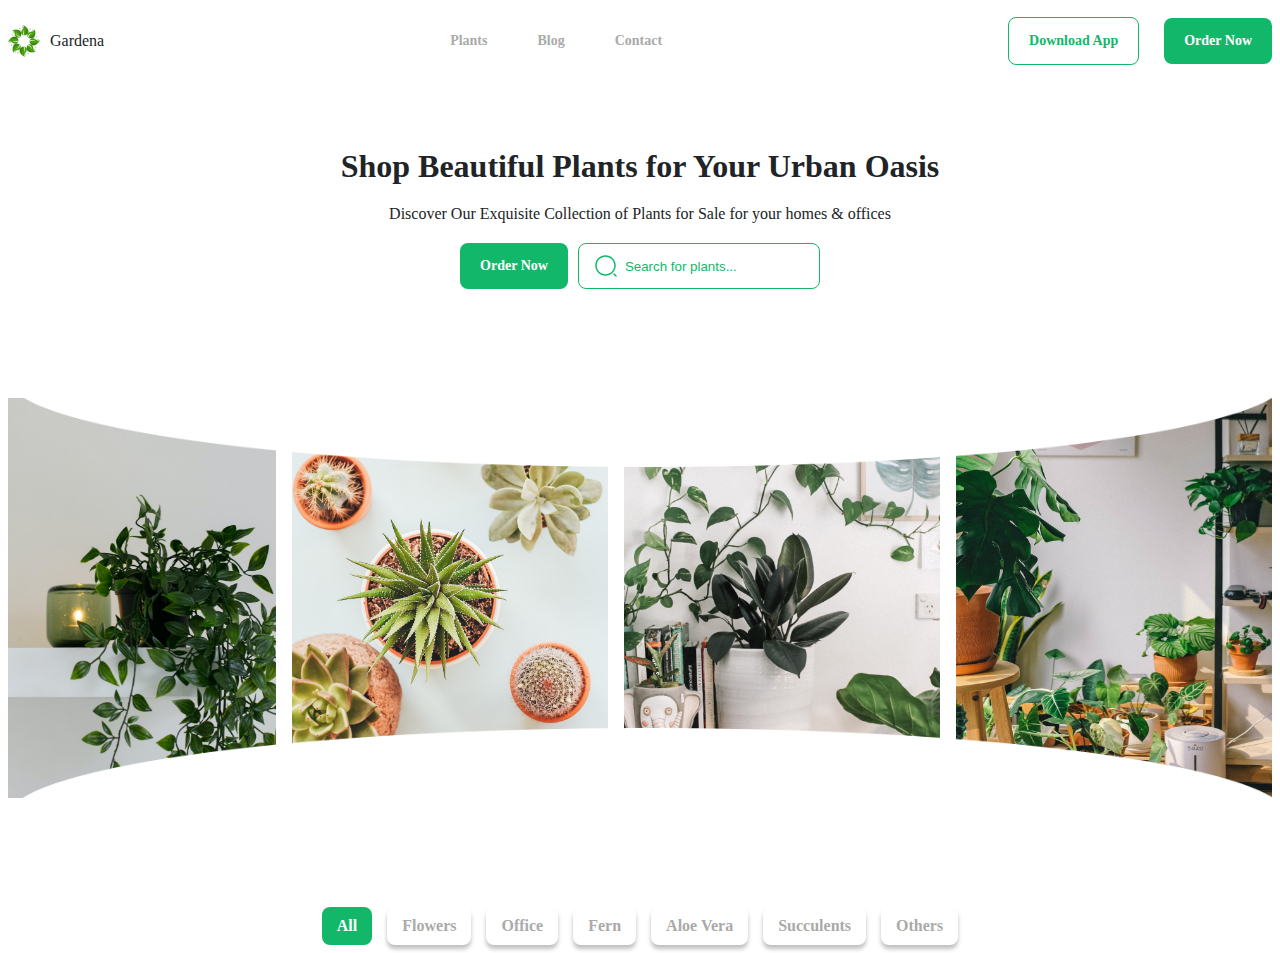
==== index.html @ 239cc2a4 "built the hero section" ====
<!DOCTYPE html>
<html lang="javascript.react">
<head>
    <meta charset="UTF-8">
    <meta http-equiv="X-UA-Compatible" content="IE=edge">
    <meta name="viewport" content="width=device-width, initial-scale=1.0">
    <title>Document</title>
    <link rel="stylesheet" href="css/header.css">
    <link rel="stylesheet" href="css/slider.css">
    <link rel="stylesheet" href="css/plantCard.css">
</head>
<body>
  <header>
    <div class="logo">
      <img src="img/leaves.png">
      <h3>Gardena</h3>
    </div>

    <nav>
      <a href="#">Plants</a>
      <a href="#">Blog</a>
      <a href="#">Contact</a>
    </nav>

    <div class="headerCTAs">
      <a href="#">Download App</a>
      <a href="#">Order Now</a>
    </div>
  </header>


  <!-- HERO SECTION -->
  <section class="heroTxt">
    <h1>Shop Beautiful Plants for Your Urban Oasis</h1>
    <p>Discover Our Exquisite Collection of Plants for Sale for your homes & offices</p>

    <div class="heroTxt_CTAs">
      <a href="#">Order Now</a>
      <div class="searchBar">
        <img src="Icons/search-normal-2.svg">
        <input type="text" placeholder="Search for plants...">
      </div>
    </div>
  </section>

  <div class="slider">
      <div class="topcurve">
          <img src="img/Ellipse 3.png">
      </div>
      <ul class="slider-list">
        <li class="slider-item">
          <img src="img/Slider1.png" />
        </li>
        <li class="slider-item">
          <img src="img/Slider2.png" />
        </li>
        <li class="slider-item">
          <img src="img/Slider3.png" />
        </li>
        <li class="slider-item">
          <img src="img/Slider4.png" />
        </li>
        <li class="slider-item">
          <img src="img/Slider5.png" />
        </li>
        <li class="slider-item">
          <img src="img/Slider6.png" />
        </li>
        <li class="slider-item">
          <img src="img/Slider7.png" />
        </li>
      </ul>
      <div class="bottomcurve">
          <img src="img/Ellipse 4.png ">
      </div>
  </div>


  <!-- SHOW CARDS SECTION -->

  <!-- Catergories -->
  <div class="catergories">
    <div class="active">
      <p>All</p>
    </div>
    <div class="tag">
      <p>Flowers</p>
    </div>
    <div class="tag">
      <p>Office</p>
    </div>
    <div class="tag">
      <p>Fern</p>
    </div>
    <div class="tag">
      <p>Aloe Vera</p>
    </div>
    <div class="tag">
      <p>Succulents</p>
    </div>
    <div class="tag">
      <p>Others</p>
    </div>
  </div>


  <script src="gardena.js"></script>
</body>
</html>
---- css/header.css ----
:root {
    --primary-color: #12B76A;
    --secondary-color: #039855;
    --text-color: #212427;
    --neutral: #AAAAAA;
    --primary-font: Satoshi;
    --headline-font: Austin;
}

header{
    width: 100%;
    height: 65px;
    display: flex;
    flex-direction: row;
    justify-content: space-between;
    align-items: center;
}

header .logo{
    display: flex;
    gap: 10px;
    align-items: center;
}

header .logo img {
    width: 32px;
    height: 32px;
}

header .logo h3 {
    font-family: var(--primary-font);
    font-size: 16px;
    color: var(--text-color);
    font-weight: 500;
}

header nav {
    display: flex;
    gap: 50px;
    align-items: flex-start;
}

header nav a {
    font-family: var(--primary-font);
    font-weight: 700;
    font-size: 14px;
    color: var(--neutral);
    text-decoration: none;
    position: relative;
}

header nav a ::after {
    content: "";
    position: absolute;
    width: 100%;
    background: var(--primary-color);
    height: 3px;
    left: 0;
    bottom: -10px;
}

header .headerCTAs {
    display: flex;
    gap: 25px;
    align-items: center;
}

header .headerCTAs a:nth-child(1) {
    display: flex;
    padding: 15px 20px;
    gap: 10px;
    border-radius: 8px;
    border: 1px solid var(--primary-color);
    text-decoration: none;
    color: var(--primary-color);
    font-family: var(--primary-font);
    font-weight: 700;
    font-size: 14px;
}

header .headerCTAs a:nth-child(2) {
    display: flex;
    padding: 15px 20px;
    gap: 10px;
    border-radius: 8px;
    background: var(--primary-color);
    text-decoration: none;
    color: #fff;
    font-family: var(--primary-font);
    font-weight: 700;
    font-size: 14px;
}
---- css/slider.css ----
:root {
    --primary-color: #12B76A;
    --secondary-color: #039855;
    --text-color: #212427;
    --neutral: #AAAAAA;
    --primary-font: Satoshi;
    --headline-font: Austin;
}

/* body {
    height: 100vh;
    width: 100vw;
    display: flex;
    justify-content: center;
    align-items: center; 
} */

/* .heroSection {
    display: flex;
    flex-direction: column;
    margin-top: 75px;
} */

.heroTxt{
    display: flex;
    flex-direction: column;
    gap: 20px;
    width: 100%;
    align-items: center;
    justify-content: center;
    margin-top: 75px;
}

.heroTxt h1 {
    font-family: var(--headline-font);
    font-size: 32px;
    font-weight: 600;
    margin: 0;
    color: var(--text-color);
}

.heroTxt p {
    font-family: var(--primary-font);
    font-size: 16px;
    font-weight: 400;
    margin: 0;
    color: var(--text-color);
}

.heroTxt .heroTxt_CTAs {
    display: flex;
    gap: 10px;
}

.heroTxt_CTAs a {
    display: flex;
    padding: 15px 20px;
    gap: 10px;
    border-radius: 8px;
    background: var(--primary-color);
    text-decoration: none;
    color: #fff;
    font-family: var(--primary-font);
    font-weight: 700;
    font-size: 14px;
}

.heroTxt_CTAs .searchBar {
    display: flex;
    align-items: center;
    padding: 10px 15px;
    border: 1px solid #12B76A;
    border-radius: 8px;
    gap: 5px;
}

.heroTxt_CTAs .searchBar input {
    border: none;
}

:focus {
    outline: none;
}

::placeholder {
    color: var(--primary-color);
}

.slider {
    position: relative;
    width: 100%;
    overflow: hidden;
}

.slider-list {
    display: grid;
    grid-auto-columns: 100%;  
    grid-auto-flow: column;
    margin: 0;
    padding: 1rem 0;
    list-style: none;
    transition: transform 5s linear;
    gap: 1rem;
}

@media (min-width: 576px) {
    .slider-list{
        grid-auto-columns: 50%; /* display 2 items */
    }
}
  
@media (min-width: 768px) {
    .slider-list {
        grid-auto-columns: 33.33333333%; /* display 3 items */
    }
}
  
@media (min-width: 992px) {
    .slider-list {
        grid-auto-columns: 25%; /* display 4 items */
    }
}
  
@media (min-width: 1200px) {
    .slider-list {
        grid-auto-columns: 20%; /* display 5 items */
    }
}



.slider-item {
    display: inline-block;
    height: 25rem;
    color: white;
    text-align: center;
}
  
.slider-item img {
    width: 100%;
    height: 100%;
    object-fit: cover;
    transition: transform .1s linear;
}

/* img:hover {
    transform: scale(1.1)
} */

.topcurve {
    position: relative;
    top: 89px;
    z-index: 10;
    width: 100vw;
}

.bottomcurve {
    position: relative;
    bottom: 86px;
    z-index: 10;
    width: 100vw;
}

.topcurve img, .bottomcurve img {
    width: 100%;
}
---- css/plantCard.css ----
:root {
    --primary-color: #12B76A;
    --secondary-color: #039855;
    --text-color: #212427;
    --neutral: #AAAAAA;
    --primary-font: Satoshi;
    --headline-font: Austin;
}

.plantCard {
    display: flex;
    flex-direction: row;
    align-items: center;
    align-items: flex-start;
    width: 450px;
    height: 250px;
    background: #FFFFFF;
    box-shadow: 0px 2px 2px rgba(0, 0, 0, 0.25);
    border-radius: 16px;
    overflow: hidden;
}

.plantCard img {
    width: 40%;
    height: 100%;
}

.plantCard .content {
    display: flex;
    flex-direction: column;
    align-items: start;
    width: 100%;
    padding: 20px;
    gap: 20px;
}

.content .name {
    display: flex;
    justify-content: space-between;
    align-items: center;
    width: 100%;
}

.content .name h2 {
    font-family: var(--primary-font);
    font-size: 24px;
    font-weight: 700;
    color: var(--text-color);
}

.content .name p {
    font-family: var(--primary-font);
    color: var(--neutral);
    font-size: 16px;
    font-weight: 700;
}

.content .avaliability {
    display: flex;
    align-items: center;
    gap: 5px;
}

.content .avaliability p {
    font-family: var(--primary-font);
    color: var(--text-color);
    font-weight: 500;
    font-size: 16px;
    margin: 0;
    width: 75px;
}

.content .cardCTAs {
    display: flex;
    width: 100%;
    align-items: center;
    border-top: 1px solid var(--neutral);
    padding: 10px 0px;
    gap: 10px;
}

.content .cardCTAs a:nth-child(1) {
    display: flex;
    padding: 15px 20px;
    gap: 10px;
    border-radius: 8px;
    background: var(--primary-color);
    text-decoration: none;
    color: #fff;
    font-family: var(--primary-font);
    font-weight: 700;
    font-size: 14px;
}

.content .cardCTAs a:nth-child(2) {
    display: flex;
    padding: 12px 15px;
    gap: 10px;
    border-radius: 8px;
    border: 1px solid var(--primary-color);
    text-decoration: none;
    color: var(--primary-color);
    font-family: var(--primary-font);
    font-weight: 700;
    font-size: 14px;
}

.content .cardCTAs a:nth-child(2) img {
    width: 24px;
    height: 24px;
}

.catergories {
    display: flex;
    gap: 15px;
    justify-content: center;
    align-items: center;
    width: 100%;
}

.catergories .active{
    display: flex;
    flex-direction: column;
    align-items: flex-start;
    padding: 10px 15px;
    gap: 10px;
    background: var(--primary-color);
    color: #fff;
    border-radius: 8px;
}

.catergories .active p {
    margin: 0;
    font-family: var(--primary-font);
    font-weight: 700;
    font-size: 16px;
}

.catergories .tag {
    display: flex;
    flex-direction: column;
    align-items: flex-start;
    padding: 10px 15px;
    background: #FFFFFF;
    box-shadow: 0px 4px 4px rgba(0, 0, 0, 0.25);
    border-radius: 8px;
    color: var(--neutral);
}

.catergories .tag p {
    margin: 0;
    font-family: var(--primary-font);
    font-weight: 700;
    font-size: 16px;
}
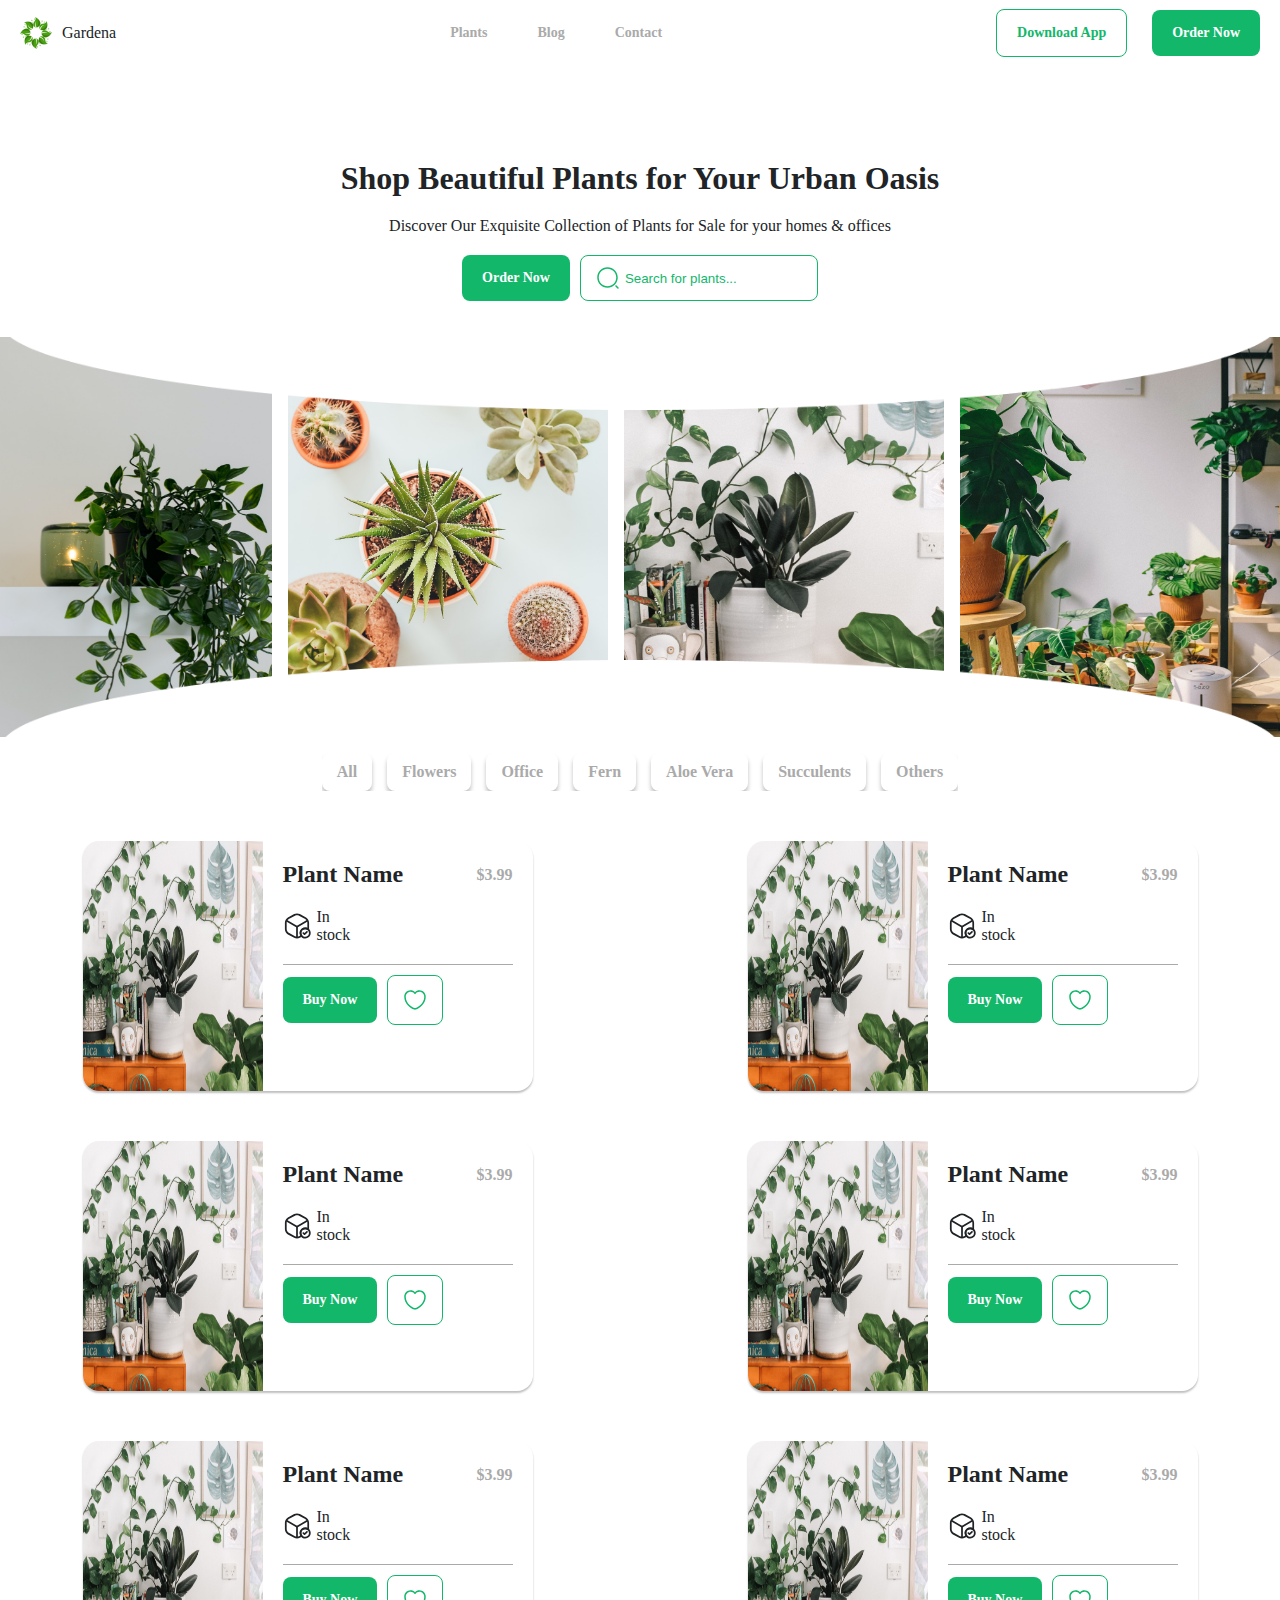
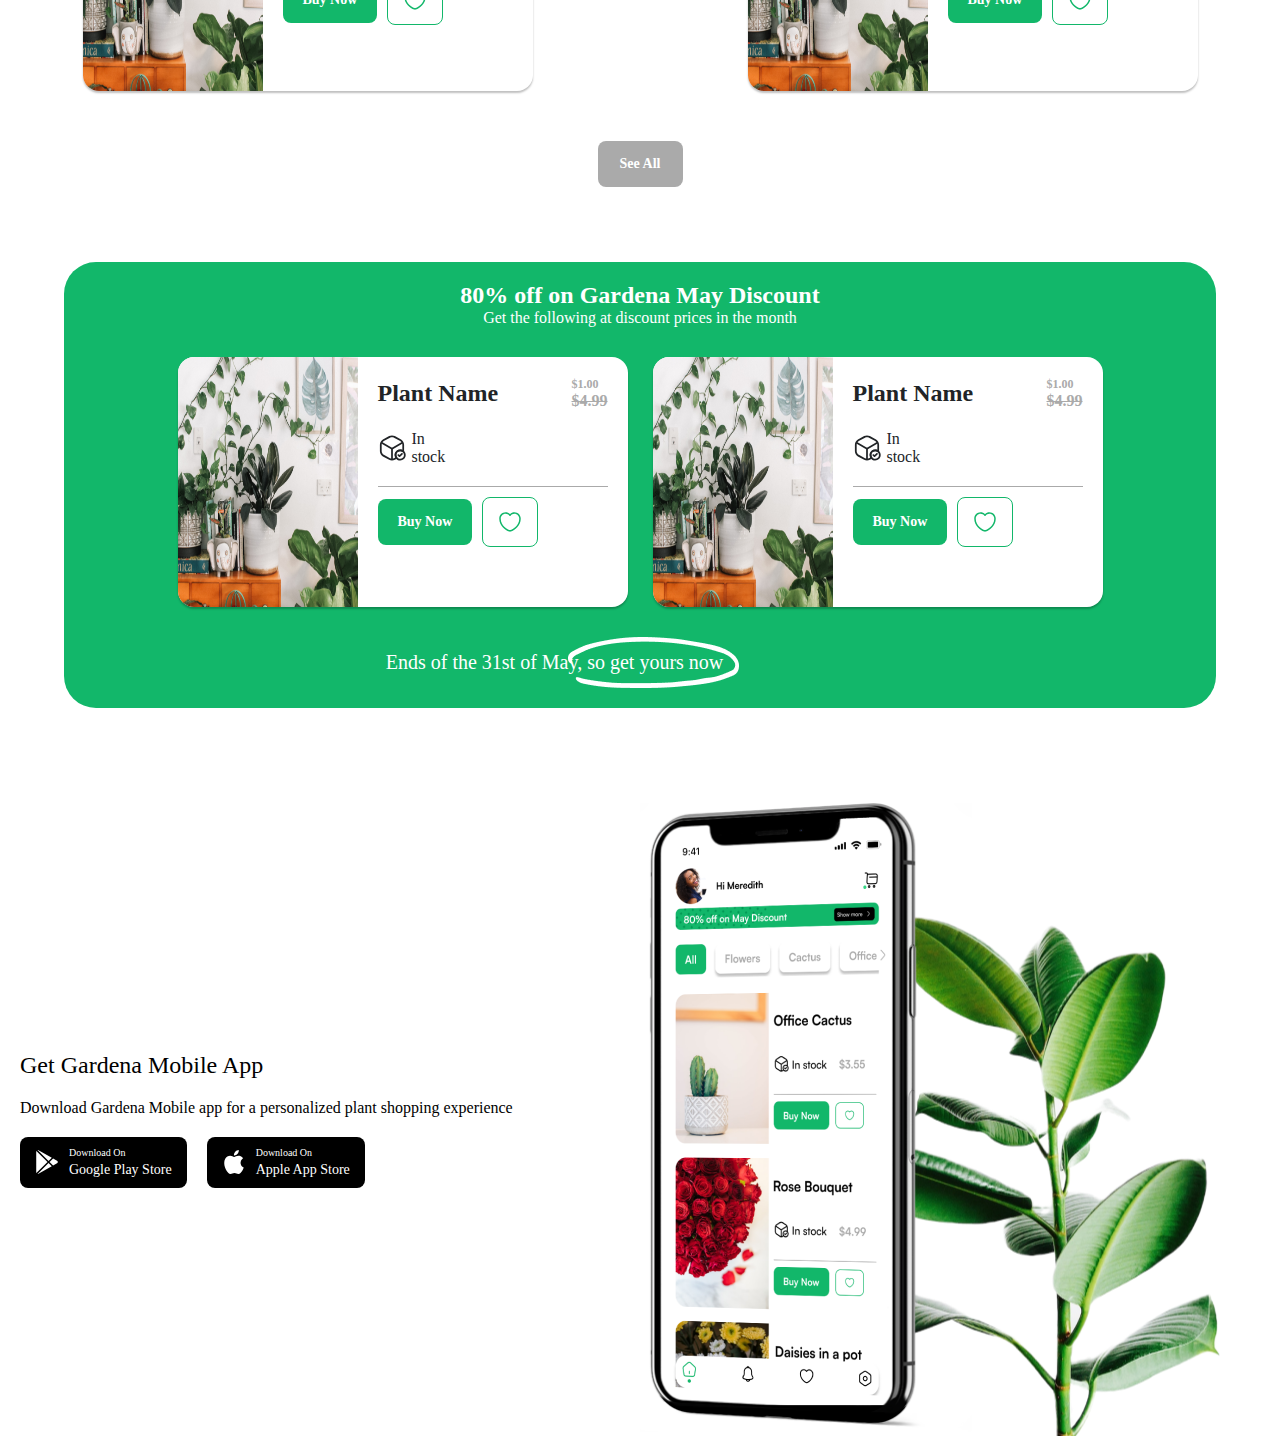
==== commit 3c32fb59: "create commit" ====
--- a/index.html
+++ b/index.html
@@ -1,13 +1,14 @@
 <!DOCTYPE html>
 <html lang="javascript.react">
 <head>
-    <meta charset="UTF-8">
-    <meta http-equiv="X-UA-Compatible" content="IE=edge">
-    <meta name="viewport" content="width=device-width, initial-scale=1.0">
-    <title>Document</title>
-    <link rel="stylesheet" href="css/header.css">
-    <link rel="stylesheet" href="css/slider.css">
-    <link rel="stylesheet" href="css/plantCard.css">
+  <meta charset="UTF-8">
+  <meta http-equiv="X-UA-Compatible" content="IE=edge">
+  <meta name="viewport" content="width=device-width, initial-scale=1.0">
+  <title>Document</title>
+  <link rel="stylesheet" href="css/header.css">
+  <link rel="stylesheet" href="css/slider.css">
+  <link rel="stylesheet" href="css/plantCard.css">
+  <link rel="stylesheet" href="css/GetTheApp.css">
 </head>
 <body>
   <header>
@@ -26,6 +27,21 @@
       <a href="#">Download App</a>
       <a href="#">Order Now</a>
     </div>
+
+    <div class="menuOpen menu">
+      <img src="Icons/menu-hamburger.svg" >
+    </div>
+
+    <div class="menuClose menu">
+      <img src="Icons/close-circle.svg" >
+    </div>
+
+    <div class="dropdownMenu">
+      <a href="#">Plants</a>
+      <a href="#">Blog</a>
+      <a href="#">Contact</a>
+      <a href="#" class="downloadApp">Download App</a>
+    </div>
   </header>
 
 
@@ -79,30 +95,266 @@
   <!-- SHOW CARDS SECTION -->
 
   <!-- Catergories -->
-  <div class="catergories">
-    <div class="active">
-      <p>All</p>
-    </div>
-    <div class="tag">
-      <p>Flowers</p>
-    </div>
-    <div class="tag">
-      <p>Office</p>
-    </div>
-    <div class="tag">
-      <p>Fern</p>
-    </div>
-    <div class="tag">
-      <p>Aloe Vera</p>
-    </div>
-    <div class="tag">
-      <p>Succulents</p>
-    </div>
-    <div class="tag">
-      <p>Others</p>
-    </div>
+  <div class="plantCatergories">
+    <div class="catergories">
+      <div class="icon">
+        <img src="Icons/chevron-left.svg">
+      </div>
+      <ul class="catergoriesList">
+        <li class=" tag active">
+          All
+        </li>
+        <li class="tag">
+          Flowers
+        </li>
+        <li class="tag">
+          Office
+        </li>
+        <li class="tag">
+          Fern
+        </li>
+        <li class="tag">
+          Aloe Vera
+        </li>
+        <li class="tag">
+          Succulents
+        </li>
+        <li class="tag">
+          Others
+        </li>
+      </ul>
+      <div class="icon">
+        <img src="Icons/chevron-right.svg">
+      </div>
+    </div>
+  
+    <div class="plants">
+      <!-- 1 -->
+      <div class="plantCard">
+        <img src="img/Slider4.png">
+        <div class="content">
+          <div class="name">
+            <h2>Plant Name</h2>
+            <p>$3.99</p>
+          </div>
+          <div class="avaliability">
+            <img src="Icons/box-tick.svg" >
+            <p>In stock</p>
+          </div>
+            <div class="cardCTAs">
+              <a href="#">Buy Now</a>
+              <a href="#">
+                <img src="Icons/heart.svg">
+              </a>
+            </div>
+        </div>
+      </div>
+      <!-- 1 -->
+  
+      <!-- 2 -->
+      <div class="plantCard">
+        <img src="img/Slider4.png">
+        <div class="content">
+          <div class="name">
+            <h2>Plant Name</h2>
+            <p>$3.99</p>
+          </div>
+          <div class="avaliability">
+            <img src="Icons/box-tick.svg" >
+            <p>In stock</p>
+          </div>
+            <div class="cardCTAs">
+              <a href="#">Buy Now</a>
+              <a href="#">
+                <img src="Icons/heart.svg">
+              </a>
+            </div>
+        </div>
+      </div>
+      <!-- 2 -->
+  
+      <!-- 3 -->
+      <div class="plantCard">
+        <img src="img/Slider4.png">
+        <div class="content">
+          <div class="name">
+            <h2>Plant Name</h2>
+            <p>$3.99</p>
+          </div>
+          <div class="avaliability">
+            <img src="Icons/box-tick.svg" >
+            <p>In stock</p>
+          </div>
+            <div class="cardCTAs">
+              <a href="#">Buy Now</a>
+              <a href="#">
+                <img src="Icons/heart.svg">
+              </a>
+            </div>
+        </div>
+      </div>
+      <!-- 3 -->
+  
+      <!-- 4 -->
+      <div class="plantCard">
+        <img src="img/Slider4.png">
+        <div class="content">
+          <div class="name">
+            <h2>Plant Name</h2>
+            <p>$3.99</p>
+          </div>
+          <div class="avaliability">
+            <img src="Icons/box-tick.svg" >
+            <p>In stock</p>
+          </div>
+            <div class="cardCTAs">
+              <a href="#">Buy Now</a>
+              <a href="#">
+                <img src="Icons/heart.svg">
+              </a>
+            </div>
+        </div>
+      </div>
+      <!-- 4 -->
+
+      <!-- 5 -->
+      <div class="plantCard">
+        <img src="img/Slider4.png">
+        <div class="content">
+          <div class="name">
+            <h2>Plant Name</h2>
+            <p>$3.99</p>
+          </div>
+          <div class="avaliability">
+            <img src="Icons/box-tick.svg" >
+            <p>In stock</p>
+          </div>
+            <div class="cardCTAs">
+              <a href="#">Buy Now</a>
+              <a href="#">
+                <img src="Icons/heart.svg">
+              </a>
+            </div>
+        </div>
+      </div>
+      <!-- 5 -->
+
+      <!-- 6 -->
+      <div class="plantCard">
+        <img src="img/Slider4.png">
+        <div class="content">
+          <div class="name">
+            <h2>Plant Name</h2>
+            <p>$3.99</p>
+          </div>
+          <div class="avaliability">
+            <img src="Icons/box-tick.svg" >
+            <p>In stock</p>
+          </div>
+            <div class="cardCTAs">
+              <a href="#">Buy Now</a>
+              <a href="#">
+                <img src="Icons/heart.svg">
+              </a>
+            </div>
+        </div>
+      </div>
+      <!-- 6 -->
+    </div>
+
+    <button class="seeAll">
+      See All
+    </button>
   </div>
 
+  <section class="discountSection">
+
+    <div class="heading">
+      <h3>80% off on Gardena May Discount</h3>
+      <p>Get the following at discount prices in the month</p>
+    </div>
+    <div class="discountPlants">
+      <div class="plantCard">
+        <img src="img/Slider4.png">
+        <div class="content">
+          <div class="name">
+            <h2>Plant Name</h2>
+            <div class="price">
+              <p>$1.00</p>
+              <p>$4.99</p>
+            </div>
+          </div>
+          <div class="avaliability">
+            <img src="Icons/box-tick.svg" >
+            <p>In stock</p>
+          </div>
+          <div class="cardCTAs">
+            <a href="#">Buy Now</a>
+            <a href="#">
+              <img src="Icons/heart.svg">
+            </a>
+          </div>
+        </div>
+      </div>
+  
+      <div class="plantCard">
+        <img src="img/Slider4.png">
+        <div class="content">
+          <div class="name">
+            <h2>Plant Name</h2>
+            <div class="price">
+              <p>$1.00</p>
+              <p>$4.99</p>
+            </div>
+          </div>
+          <div class="avaliability">
+            <img src="Icons/box-tick.svg" >
+            <p>In stock</p>
+          </div>
+          <div class="cardCTAs">
+            <a href="#">Buy Now</a>
+            <a href="#">
+              <img src="Icons/heart.svg">
+            </a>
+          </div>
+        </div>
+
+      </div>
+    </div>
+    
+    <div class="discountEnds">
+      <p>Ends of the 31st of May, so get yours now</p>
+      <img src="img/Vector.png" class="vector">
+    </div>
+  </section>
+
+  <!-- GET THE APP Section -->
+  <section class="appSection">
+    <div class="appTxt">
+      <h2>Get Gardena Mobile App</h2>
+      <p>Download Gardena Mobile app for a personalized plant shopping experience</p>
+      <div class="appCTAs">
+        <button class="appCTA">
+          <img src="img/googleplay.svg">
+          <div class="btnTxt">
+            <p>Download On</p>
+            <span>Google Play Store</span>
+          </div>
+        </button>
+
+        <button class="appCTA">
+          <img src="img/apple.svg">
+          <div class="btnTxt">
+            <p>Download On</p>
+            <span>Apple App Store</span>
+          </div>
+        </button>
+      </div>
+    </div>
+    <div class="appImg">
+      <img src="img/iPhone X Side View Mockup.png" alt="">
+    </div>
+  </section>
 
   <script src="gardena.js"></script>
 </body>
--- a/css/header.css
+++ b/css/header.css
@@ -14,6 +14,7 @@
     flex-direction: row;
     justify-content: space-between;
     align-items: center;
+    padding: 20px;
 }
 
 header .logo{
@@ -37,7 +38,8 @@
 header nav {
     display: flex;
     gap: 50px;
-    align-items: flex-start;
+    align-items: flex-start;   
+    position: relative;
 }
 
 header nav a {
@@ -46,7 +48,6 @@
     font-size: 14px;
     color: var(--neutral);
     text-decoration: none;
-    position: relative;
 }
 
 header nav a ::after {
@@ -90,3 +91,111 @@
     font-weight: 700;
     font-size: 14px;
 }
+
+.menuOpen, .menuClose {
+    display: none; 
+    cursor: pointer;  
+}
+
+.dropdownMenu {
+    display: flex;
+    flex-direction: column;
+    align-items: center;
+    justify-content: center;
+    gap: 20px;
+    opacity: 0;
+    position: absolute;
+    right: 2rem;
+    top: 60px;
+    background: #fff;
+    box-shadow: 0px 4px 4px rgba(0, 0, 0, 0.25);
+    border-radius: 16px;
+    padding: 20px;
+    width: 40%;
+    transition: .3s;
+    /* height: 0; */
+}
+
+.dropdownMenu a {
+    font-family: var(--primary-font);
+    font-weight: 700;
+    font-size: 14px;
+    color: var(--neutral);
+    text-decoration: none;
+}
+
+.dropdownMenu .downloadApp {
+    display: flex;
+    padding: 15px 20px;
+    gap: 10px;
+    border-radius: 8px;
+    border: 1px solid var(--primary-color);
+    text-decoration: none;
+    color: var(--primary-color);
+    font-family: var(--primary-font);
+    font-weight: 700;
+    font-size: 14px;
+    width: 80%;
+    justify-content: center;
+}
+
+.open {
+    height: 240px;
+    opacity: 1;
+}
+
+@media screen and (max-width: 768px) {
+    .menuOpen {
+        display: block;   
+    }
+
+    /* .dropdownMenu {
+        opacity: 1;
+    } */
+
+    header nav , header .headerCTAs {
+        display: none;
+    }
+
+    /* header nav {
+        display: none;
+        display: flex;
+        flex-direction: column;
+        justify-content: center;
+        align-items: center;
+        list-style: none;
+        transition: all 0.5s ease-out;
+        width: 100%;
+        position: absolute;
+        top: 75px;
+        background: #fff;
+        z-index: 10;
+    }     */
+}
+
+@media screen and (max-width: 450px) {
+    .dropdownMenu {
+        width: 80%;
+        /* margin-left: auto;
+        margin-right: auto; */
+        left: 2rem;
+    }
+
+    .heroTxt {
+        text-align: center;
+    }
+
+    .heroTxt_CTAs {
+        display: flex;
+        flex-direction: column;
+        width: 100%;
+    }
+
+    .heroTxt_CTAs a {
+        justify-content: center;
+    }
+
+    /* .heroTxt_CTAs .searchBar {
+        justify-content: center;
+    } */
+} 
--- a/css/slider.css
+++ b/css/slider.css
@@ -29,6 +29,7 @@
     align-items: center;
     justify-content: center;
     margin-top: 75px;
+    padding: 20px;
 }
 
 .heroTxt h1 {
@@ -107,6 +108,12 @@
     .slider-list{
         grid-auto-columns: 50%; /* display 2 items */
     }
+    .topcurve {
+        top: 15px;
+    }
+    .bottomcurve {
+        bottom: 15px;
+    }
 }
   
 @media (min-width: 768px) {
@@ -148,19 +155,20 @@
 } */
 
 .topcurve {
-    position: relative;
-    top: 89px;
+    position: absolute;
+    top: 0;
     z-index: 10;
     width: 100vw;
 }
 
 .bottomcurve {
-    position: relative;
-    bottom: 86px;
+    position: absolute;
+    bottom: 0;
     z-index: 10;
     width: 100vw;
 }
 
 .topcurve img, .bottomcurve img {
     width: 100%;
+    height: 100%;
 }--- a/css/plantCard.css
+++ b/css/plantCard.css
@@ -7,6 +7,19 @@
     --headline-font: Austin;
 }
 
+* {
+    margin: 0;
+    padding: 0;
+    box-sizing: border-box;
+}
+
+.plantCatergories {
+    display: flex;
+    flex-direction: column;
+    align-items: center;
+    gap: 50px;
+}
+
 .plantCard {
     display: flex;
     flex-direction: row;
@@ -67,7 +80,6 @@
     font-weight: 500;
     font-size: 16px;
     margin: 0;
-    width: 75px;
 }
 
 .content .cardCTAs {
@@ -115,7 +127,17 @@
     gap: 15px;
     justify-content: center;
     align-items: center;
-    width: 100%;
+    /* width: 100%;  */
+    overflow-x: hidden;
+    max-width: 80%;
+    margin: 0 auto;
+}
+
+.catergoriesList {
+    display: flex;
+    gap: 15px;
+    justify-content: center;
+    align-items: center;
 }
 
 .catergories .active{
@@ -129,12 +151,12 @@
     border-radius: 8px;
 }
 
-.catergories .active p {
+/* .catergories .active {
     margin: 0;
     font-family: var(--primary-font);
     font-weight: 700;
     font-size: 16px;
-}
+} */
 
 .catergories .tag {
     display: flex;
@@ -147,9 +169,187 @@
     color: var(--neutral);
 }
 
-.catergories .tag p {
+.catergories .tag {
     margin: 0;
     font-family: var(--primary-font);
     font-weight: 700;
     font-size: 16px;
+}
+
+.catergories .icon {
+    height: 100%;
+    display: flex;
+    align-items: center;
+    cursor: pointer;
+}
+
+/* .icon:first-child {
+    left: 0;
+    display: none;
+    background: linear-gradient(90deg, #212121 50%, transparent);
+} */
+
+/* .icon:last-child {
+    right: 0;
+    justify-content: flex-end;
+    background: linear-gradient(-90deg, #212121 50%, transparent);
+} */
+
+.icon:first-child, .icon:last-child {
+    display: none;
+}
+
+/* .icon img {
+    width: 55px;
+    height: 55px;
+    cursor: pointer;
+    text-align: center;
+    border-radius: 50%;
+} */
+
+.plantCatergories {
+    display: flex;
+    flex-direction: column;
+    gap: 50px;
+}
+
+.plants {
+    display: grid;
+    grid-template-columns: repeat(auto-fit, minmax(500px, 1fr));
+    place-items: center;
+    width: 100%;
+    grid-gap: 50px;
+    justify-content: center;
+}
+
+@media only screen and (max-width : 600px) {
+    .plantCard {
+        display: flex;
+        flex-direction: column;
+        height: auto;
+        align-items: center;
+        width: 80%;
+    }
+
+    .plantCard img {
+        width: 100%;
+        height: 40%;
+    }
+
+    .plantCard .content {
+        width: 80%;
+        gap: 15px;
+    }
+}
+
+@media only screen and (max-width : 400px) {
+    .plantCard {
+        width: 55%;
+    }
+}
+
+.seeAll {
+    padding: 15px 20px;
+    background: var(--neutral);
+    border-radius: 8px;
+    border: none;
+    color: #fff;
+    width: 85px;
+    font-family: var(--primary-font);
+    font-size: 14px;
+    font-weight: 700;
+    cursor: pointer;
+    animation: bounce 1s infinite;
+}
+
+@keyframes bounce {
+    20%,50%,80%, to{
+        transform: translateY(0);
+    }
+    40%{
+        transform: translateY(-30px); 
+    }
+    70%{
+        transform: translateY(-15px);
+    }
+    90%{
+        transform: translateY(-4px);
+    }
+}
+
+.price {
+   display: flex;
+   flex-direction: column; 
+}
+
+.price p:nth-child(1) {
+    font-size: 12px;
+}
+
+.price p:nth-child(2) {
+    text-decoration-line: line-through;
+}
+
+.discountSection {
+    width: 90%;
+    margin-left: auto;
+    margin-right: auto;
+    background: var(--primary-color);
+    border-radius: 32px;
+    padding: 20px;
+    display: flex;
+    flex-direction: column;
+    gap: 30px;
+    align-items: center;
+    position: relative;
+    margin-top: 75px;
+}
+
+.discountPlants {
+    display: flex;
+    gap: 25px;
+    align-items: center;
+}
+
+.heading {
+    text-align: center;
+}
+
+.heading h3 {
+    font-family: var(--primary-font);
+    /* font-weight: 700; */
+    font-size: 24px;
+    color: #fff;
+}
+
+.heading p {
+    font-family: var(--primary-font);
+    font-size: 16px;
+    color: #fff;
+}
+
+.discountEnds {
+    display: flex;
+    align-items: center;}
+
+.discountEnds p {
+    font-family: var(--primary-font);
+    /* font-weight: 500; */
+    font-size: 20px;
+    color: #fff;
+    margin: 0px -155px;
+}
+
+/* .discountSection .vector {
+    position: absolute;
+    left: 53.01%;
+    right: 35.22%;
+    top: 74.6%;
+    bottom: 7.2%;
+} */
+
+@media only screen  and (max-width: 1080px) {
+    .discountPlants {
+        flex-direction: column;
+    }
 }--- a/css/GetTheApp.css
+++ b/css/GetTheApp.css
@@ -0,0 +1,101 @@
+* {
+    margin: 0;
+    padding: 0;
+    box-sizing: border-box;
+}
+
+:root {
+    --primary-color: #12B76A;
+    --secondary-color: #039855;
+    --text-color: #212427;
+    --neutral: #AAAAAA;
+    --primary-font: Satoshi;
+    --headline-font: Austin;
+}
+
+.appSection {
+    width: 100%;
+    display: flex;
+    align-items: center;
+    justify-content: space-between;
+    margin-top: 75px;
+    padding: 20px;
+}
+
+.appTxt {
+    width: 50%;
+    display: flex;
+    flex-direction: column;
+    gap: 20px;
+}
+
+.appTxt h2 {
+    font-family: var(--primary-font);
+    font-weight: 500;
+    font-size: 24px;
+}
+
+.appTxt p {
+    font-family: var(--primary-font);
+}
+
+.appCTAs {
+    display: flex;
+    gap: 20px;
+}
+
+.appCTA {
+    background-color: #000;
+    border: 0;
+    color: #fff;
+    display: flex;
+    gap: 10px;
+    align-items: center;
+    padding: 10px 15px;
+    border-radius: 8px;
+}
+
+.appCTA .btnTxt {
+    display: flex;
+    flex-direction: column;
+    align-items: flex-start;
+    gap: 4px;
+}
+
+.appCTA p {
+    font-family: var(--primary-font);
+    font-weight: 400;
+    font-size: 10px;
+}
+
+.appCTA span {
+    font-family: var(--primary-font);
+    font-weight: 400;
+    font-size: 14px;
+}
+
+.appImg {
+    width: 50%;
+    background-image: url(../img/Nobg.png);
+    background-position-y: center;
+    background-position-x: -200px;
+}
+
+@media only screen and (max-width: 840px) {
+    .appSection {
+        display: flex;
+        flex-direction: column;
+        gap: 50px;
+    }
+
+    .appImg {
+        width: 100%;
+        background-position-x: center;
+    }
+
+    .appTxt {
+        width: 100%;
+        align-items: center;
+        text-align: center;
+    }
+}